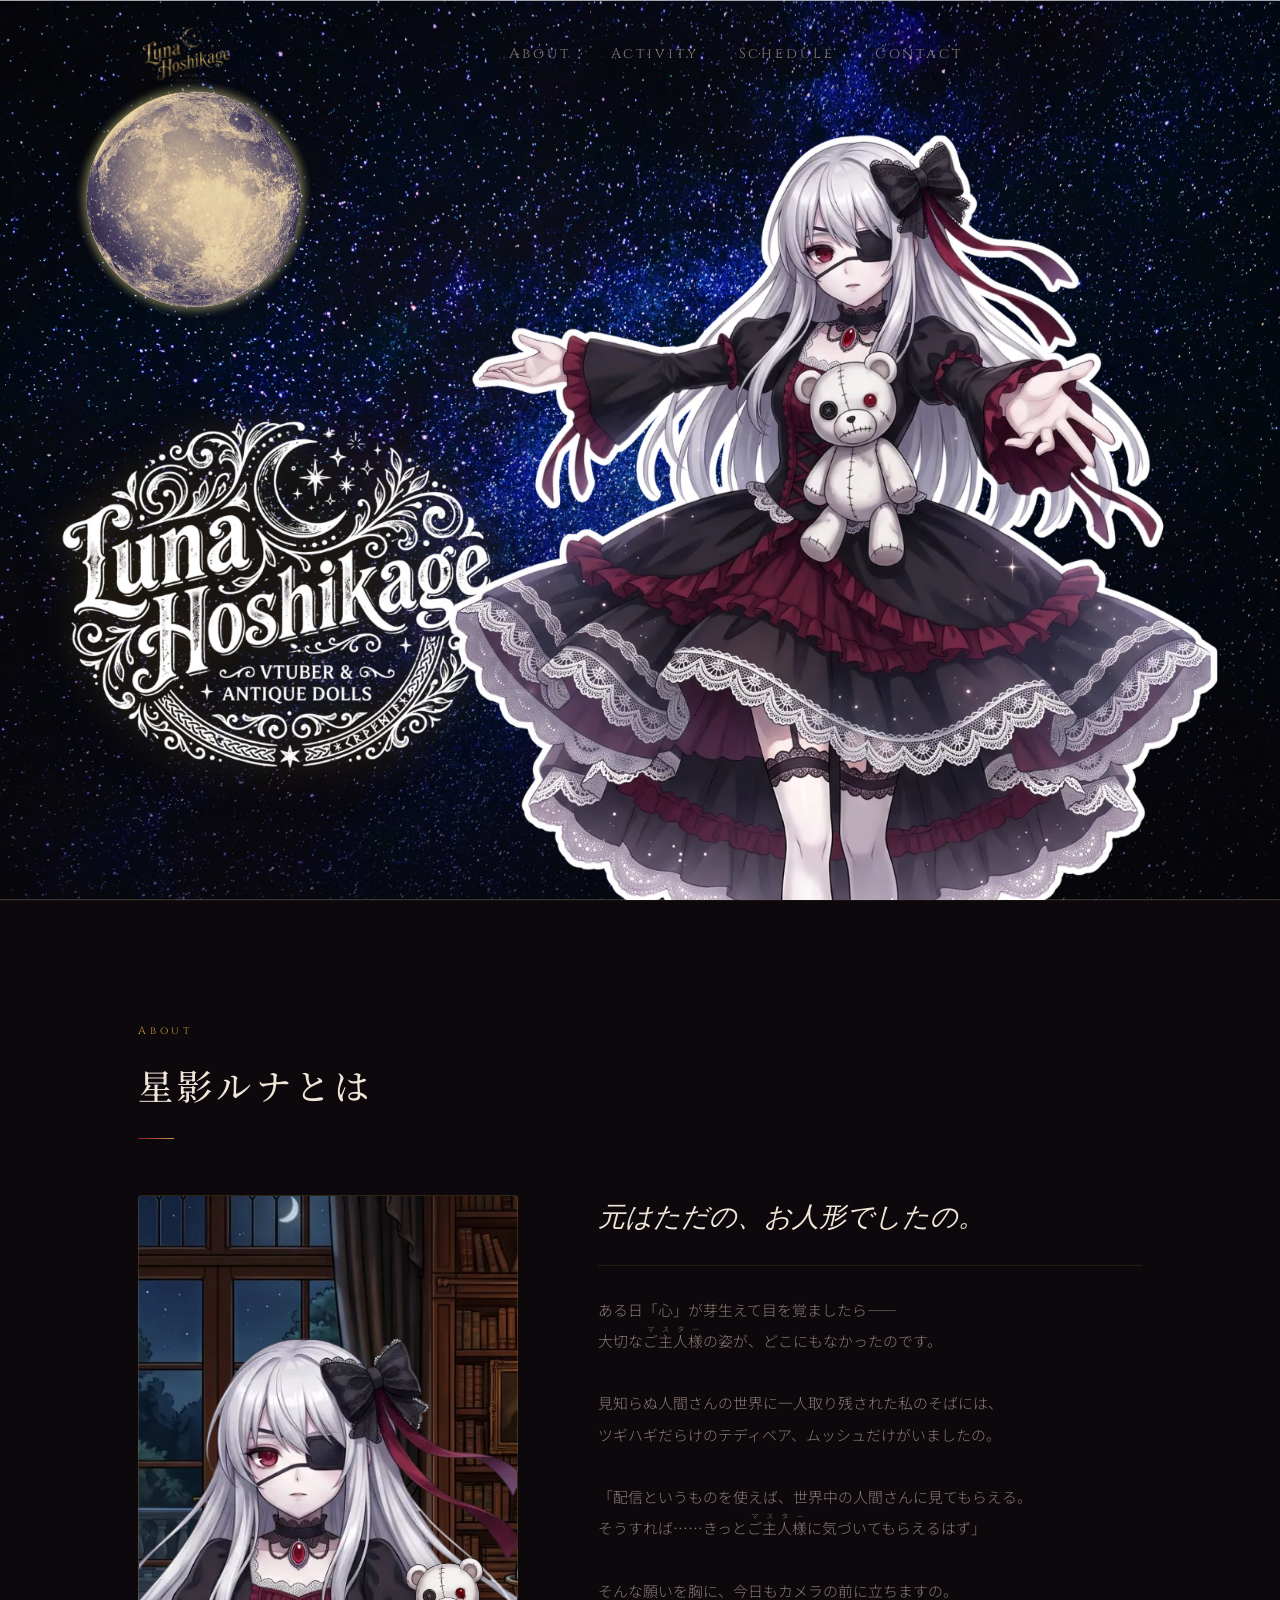
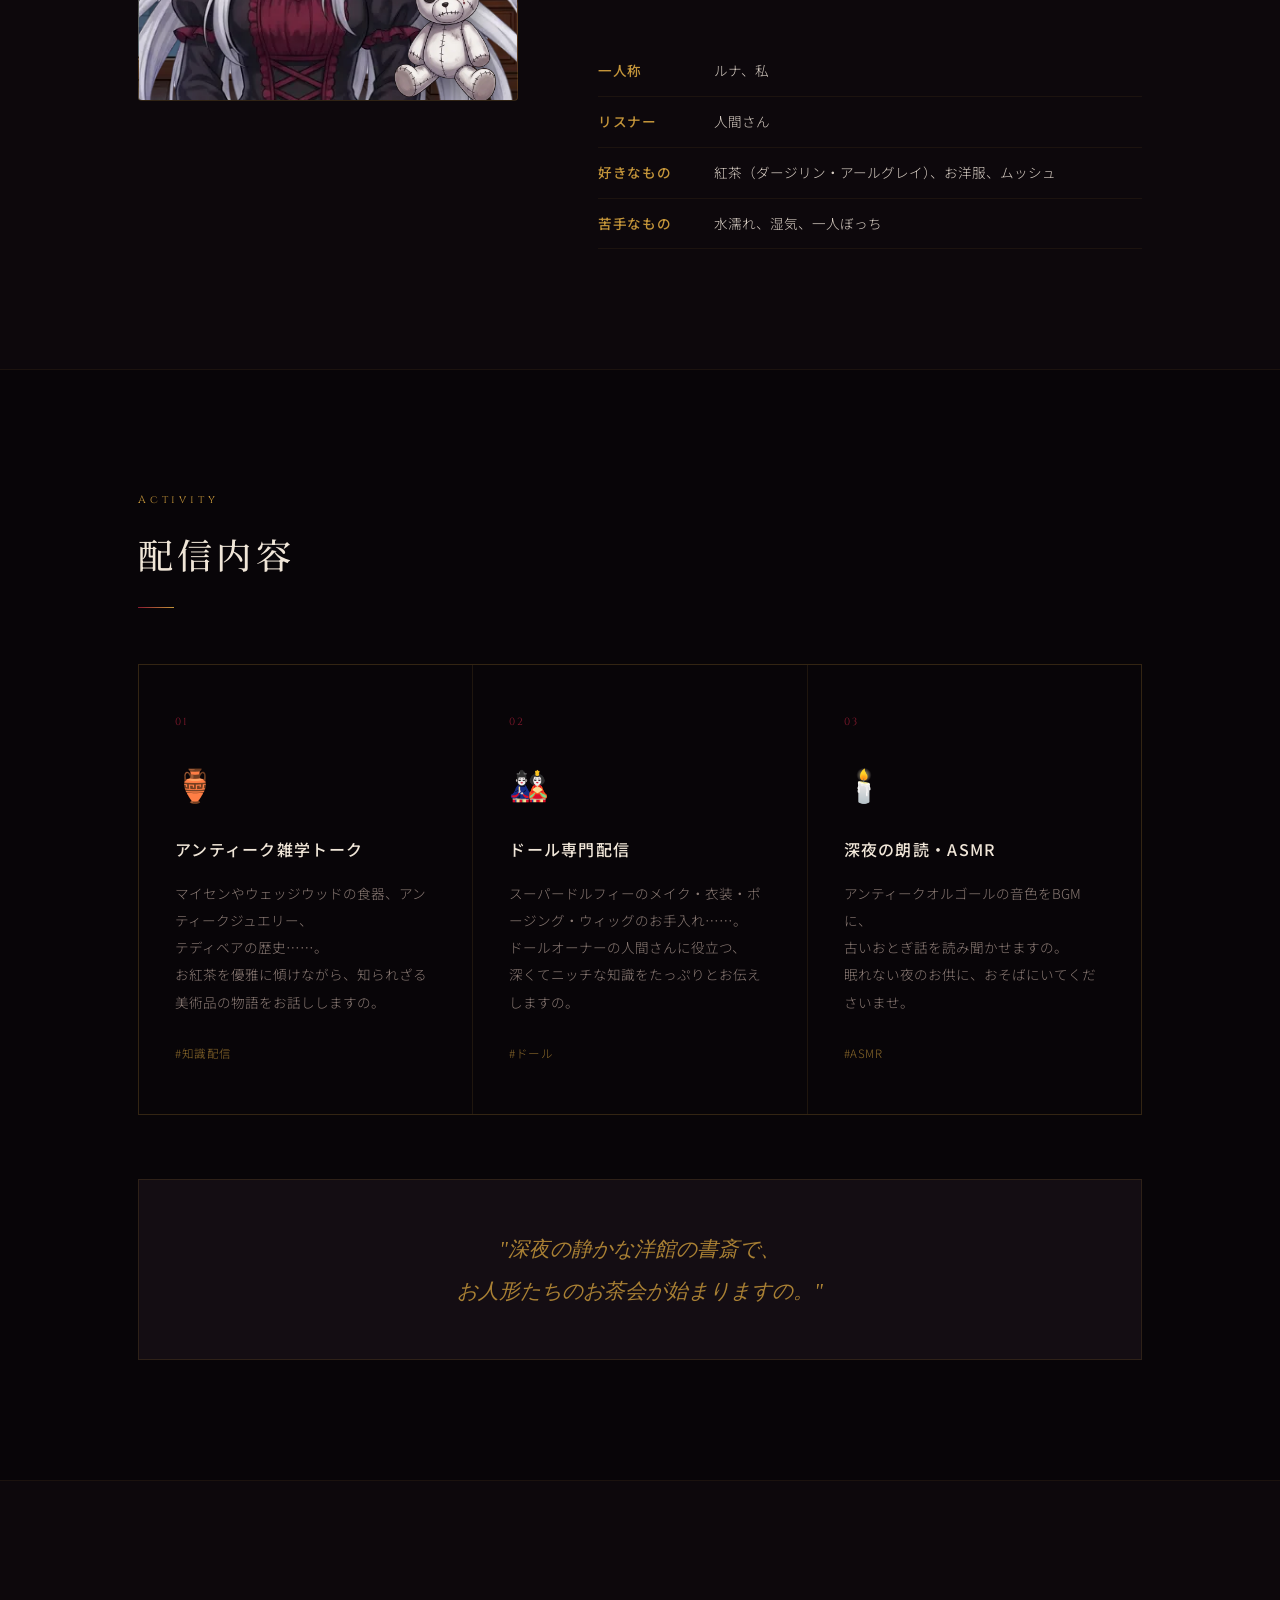
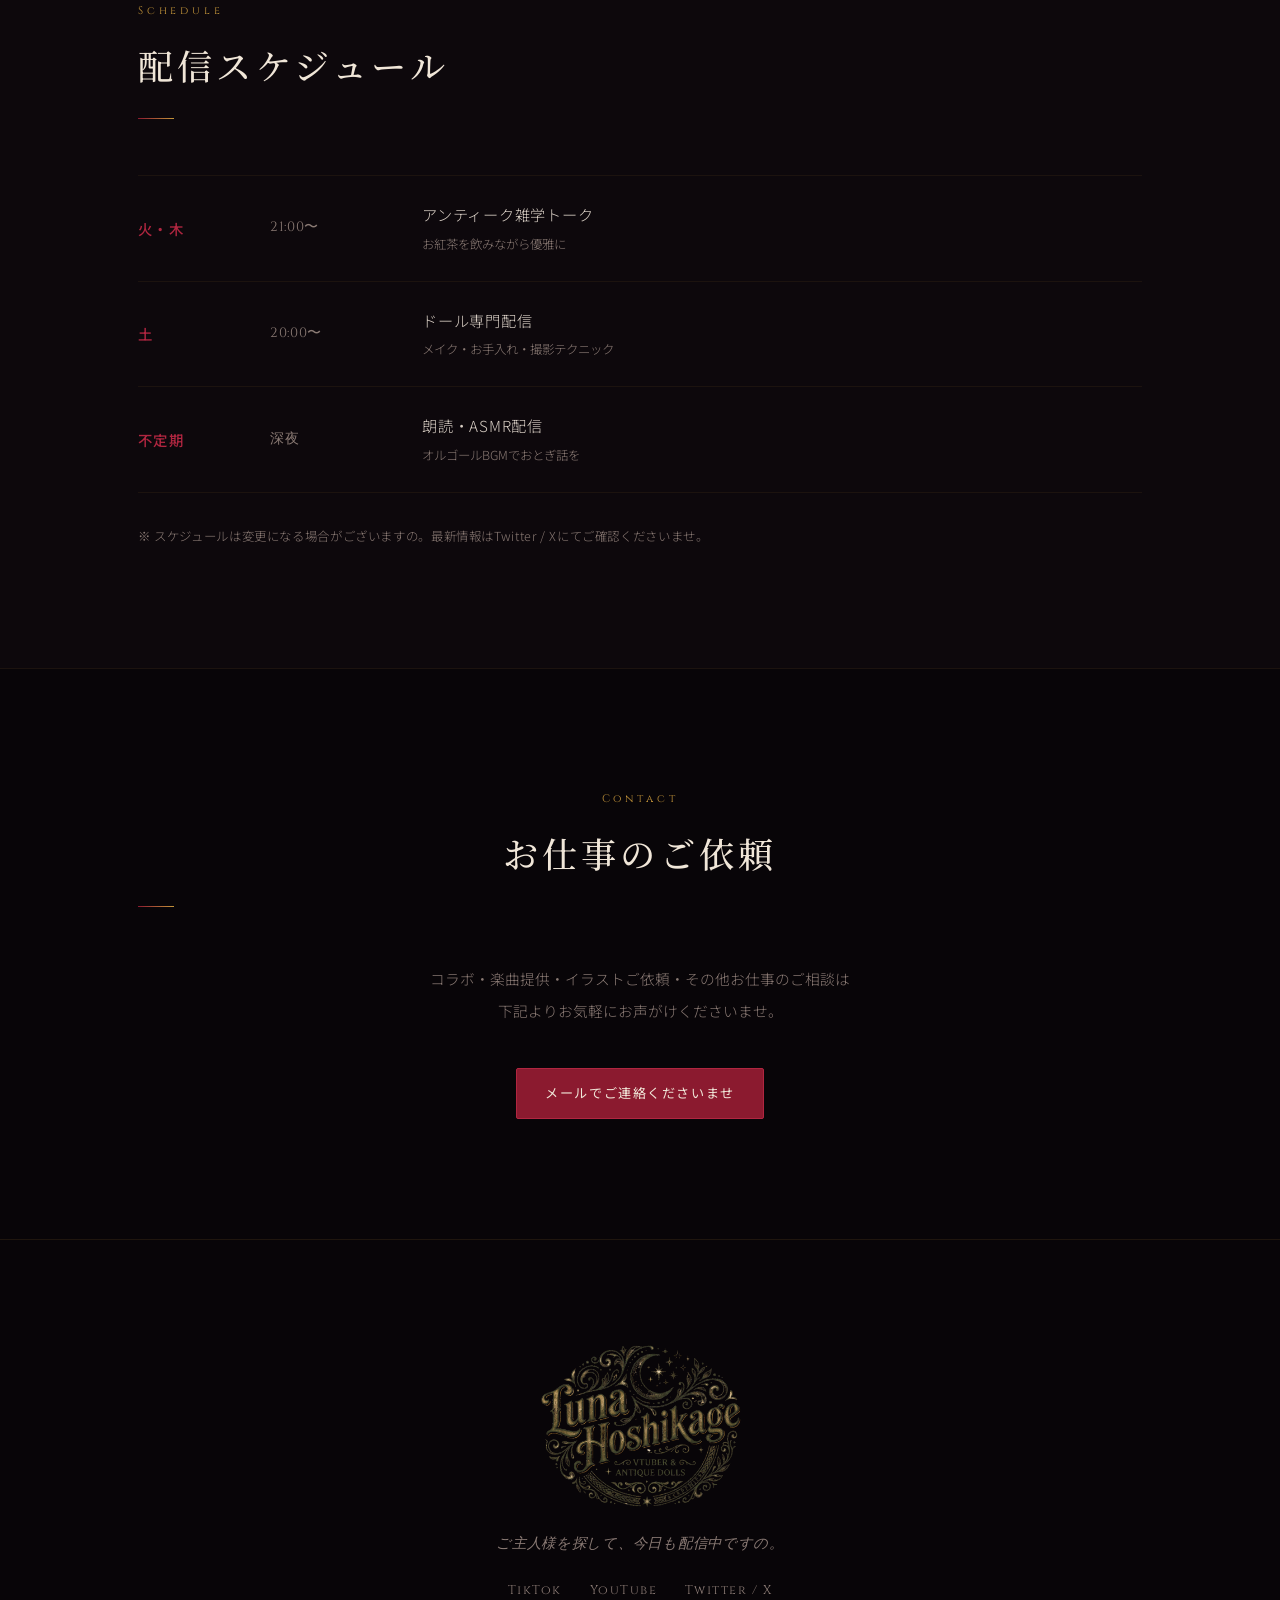
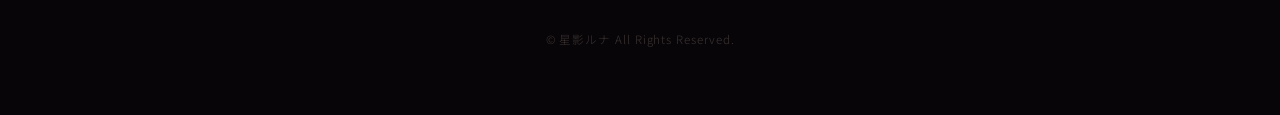
==== vtuber-luna/index.html @ cdcc94bf "feat: Add initial website structure for 星影ルナ VTuber official site - Create index.html with basic lay" ====
<!DOCTYPE html>
<html lang="ja">
<head>
  <meta charset="UTF-8">
  <meta name="viewport" content="width=device-width, initial-scale=1.0">
  <title>星影ルナ — VTuber Official Site</title>
  <meta name="description" content="Vtuber星影ルナの公式サイト。アンティーク雑学・ドール専門配信・深夜ASMR。">
  <link rel="preconnect" href="https://fonts.googleapis.com">
  <link rel="preconnect" href="https://fonts.gstatic.com" crossorigin>
  <link href="https://fonts.googleapis.com/css2?family=Noto+Sans+JP:wght@300;400;500;700&family=Noto+Serif+JP:wght@300;400;500;700&family=Cinzel:wght@400;600;700&family=Cormorant+Garamond:ital,wght@0,300;0,400;0,600;1,300;1,400&family=IM+Fell+English:ital@0;1&display=swap" rel="stylesheet">
  <link rel="stylesheet" href="css/style.css">
</head>
<body>

  <!-- ===== LOADING SCREEN ===== -->
  <div id="loading-screen">
    <div class="loader-inner">
      <img src="assets/images/loading.webp" alt="ローディング画面" class="loader-img">
      <div class="loader-text">
        <span>N</span><span>o</span><span>w</span><span class="loader-space"> </span><span>L</span><span>o</span><span>a</span><span>d</span><span>i</span><span>n</span><span>g</span><span>.</span><span>.</span><span>.</span>
      </div>
      <div class="loader-bar-wrap">
        <div class="loader-bar" id="loader-bar"></div>
      </div>
    </div>
  </div>

  <!-- ===== NAVIGATION ===== -->
  <nav class="navbar" id="navbar">
    <div class="nav-inner">
      <a href="#" class="nav-logo">
        <img src="assets/images/header-logo.svg" alt="星影ルナ" class="nav-logo-img">
      </a>
      <div class="nav-links">
        <a href="#about" class="nav-link">About</a>
        <a href="#activity" class="nav-link">Activity</a>
        <a href="#schedule" class="nav-link">Schedule</a>
        <a href="#contact" class="nav-link">Contact</a>
      </div>
      <div class="nav-right">
        <a href="#contact" class="nav-contact-btn" aria-label="Contact">
          <svg xmlns="http://www.w3.org/2000/svg" viewBox="0 0 24 24" fill="none" stroke="currentColor" stroke-width="1.5" stroke-linecap="round" stroke-linejoin="round" width="18" height="18"><rect x="2" y="4" width="20" height="16" rx="2"/><polyline points="2,4 12,13 22,4"/></svg>
        </a>
        <button class="hamburger" id="hamburger-btn" aria-label="メニューを開く">
          <span></span><span></span><span></span>
        </button>
      </div>
    </div>

    <div class="nav-mobile" id="nav-mobile">
      <button class="mobile-close" id="mobile-close-btn" aria-label="閉じる">✕</button>
      <a href="#about" class="mobile-link">About</a>
      <a href="#activity" class="mobile-link">Activity</a>
      <a href="#schedule" class="mobile-link">Schedule</a>
      <a href="#contact" class="mobile-link">Contact</a>
    </div>
  </nav>

  <!-- ===== HERO ===== -->
  <section class="hero" id="hero">
    <!-- 背景：星空 -->
    <div class="hero-bg">
      <img src="assets/images/hero-back.webp" alt="星空" class="hero-bg-img">
      <div class="hero-bg-overlay"></div>
    </div>
    <!-- 月 -->
    <img src="assets/images/moon.webp" alt="月" class="hero-moon">
    <!-- メインロゴ -->
    <img src="assets/images/main-logo.webp" alt="星影ルナのメインロゴ" class="hero-main-logo">
    <!-- キャラクター -->
    <img src="assets/images/Luna-top.webp" alt="星影ルナ" class="hero-chara">
  </section>

  <!-- ===== ABOUT ===== -->
  <section class="about" id="about">
    <div class="container">
      <p class="section-label fade-in">About</p>
      <h2 class="section-title fade-in">星影ルナとは</h2>
      <div class="about-grid">
        <div class="about-image fade-in">
          <div class="about-image-frame">
            <div class="about-chara-wrap">
              <img src="assets/images/Luna.webp" alt="星影ルナ" class="about-chara-img">
              <img src="assets/images/Monsieur.webp" alt="ムッシュ" class="about-mushu-img">
            </div>
          </div>
        </div>
        <div class="about-text fade-in">
          <p class="about-catch">元はただの、お人形でしたの。</p>
          <p class="about-desc">
            ある日「心」が芽生えて目を覚ましたら——<br>
            大切な<ruby>ご主人様<rt>マスター</rt></ruby>の姿が、どこにもなかったのです。<br><br>
            見知らぬ人間さんの世界に一人取り残された私のそばには、<br>
            ツギハギだらけのテディベア、ムッシュだけがいましたの。<br><br>
            「配信というものを使えば、世界中の人間さんに見てもらえる。<br>
            そうすれば……きっと<ruby>ご主人様<rt>マスター</rt></ruby>に気づいてもらえるはず」<br><br>
            そんな願いを胸に、今日もカメラの前に立ちますの。
          </p>
          <div class="about-profile">
            <div class="profile-row">
              <span class="profile-label">一人称</span>
              <span class="profile-value">ルナ、私</span>
            </div>
            <div class="profile-row">
              <span class="profile-label">リスナー</span>
              <span class="profile-value">人間さん</span>
            </div>
            <div class="profile-row">
              <span class="profile-label">好きなもの</span>
              <span class="profile-value">紅茶（ダージリン・アールグレイ）、お洋服、ムッシュ</span>
            </div>
            <div class="profile-row">
              <span class="profile-label">苦手なもの</span>
              <span class="profile-value">水濡れ、湿気、一人ぼっち</span>
            </div>
          </div>
        </div>
      </div>
    </div>
  </section>

  <!-- ===== ACTIVITY ===== -->
  <section class="activity" id="activity">
    <div class="container">
      <p class="section-label fade-in">Activity</p>
      <h2 class="section-title fade-in">配信内容</h2>
      <div class="activity-grid">

        <div class="activity-card fade-in">
          <div class="activity-num">01</div>
          <div class="activity-icon">🏺</div>
          <h3>アンティーク雑学トーク</h3>
          <p>
            マイセンやウェッジウッドの食器、アンティークジュエリー、<br>
            テディベアの歴史……。<br>
            お紅茶を優雅に傾けながら、知られざる美術品の物語をお話ししますの。
          </p>
          <span class="activity-tag">#知識配信</span>
        </div>

        <div class="activity-card fade-in">
          <div class="activity-num">02</div>
          <div class="activity-icon">🎎</div>
          <h3>ドール専門配信</h3>
          <p>
            スーパードルフィーのメイク・衣装・ポージング・ウィッグのお手入れ……。<br>
            ドールオーナーの人間さんに役立つ、<br>
            深くてニッチな知識をたっぷりとお伝えしますの。
          </p>
          <span class="activity-tag">#ドール</span>
        </div>

        <div class="activity-card fade-in">
          <div class="activity-num">03</div>
          <div class="activity-icon">🕯️</div>
          <h3>深夜の朗読・ASMR</h3>
          <p>
            アンティークオルゴールの音色をBGMに、<br>
            古いおとぎ話を読み聞かせますの。<br>
            眠れない夜のお供に、おそばにいてくださいませ。
          </p>
          <span class="activity-tag">#ASMR</span>
        </div>

      </div>

      <div class="activity-atmosphere fade-in">
        <div class="atmosphere-inner">
          <p class="atmosphere-quote">
            "深夜の静かな洋館の書斎で、<br>
            お人形たちのお茶会が始まりますの。"
          </p>
        </div>
      </div>
    </div>
  </section>

  <!-- ===== SCHEDULE ===== -->
  <section class="schedule" id="schedule">
    <div class="container">
      <p class="section-label fade-in">Schedule</p>
      <h2 class="section-title fade-in">配信スケジュール</h2>
      <div class="schedule-list fade-in">
        <div class="schedule-item">
          <span class="schedule-day">火・木</span>
          <span class="schedule-time">21:00〜</span>
          <span class="schedule-content">
            <span class="schedule-title">アンティーク雑学トーク</span>
            <span class="schedule-note">お紅茶を飲みながら優雅に</span>
          </span>
        </div>
        <div class="schedule-item">
          <span class="schedule-day">土</span>
          <span class="schedule-time">20:00〜</span>
          <span class="schedule-content">
            <span class="schedule-title">ドール専門配信</span>
            <span class="schedule-note">メイク・お手入れ・撮影テクニック</span>
          </span>
        </div>
        <div class="schedule-item">
          <span class="schedule-day">不定期</span>
          <span class="schedule-time">深夜</span>
          <span class="schedule-content">
            <span class="schedule-title">朗読・ASMR配信</span>
            <span class="schedule-note">オルゴールBGMでおとぎ話を</span>
          </span>
        </div>
      </div>
      <p class="schedule-note-global fade-in">※ スケジュールは変更になる場合がございますの。最新情報はTwitter / Xにてご確認くださいませ。</p>
    </div>
  </section>

  <!-- ===== CONTACT ===== -->
  <section class="contact" id="contact">
    <div class="container">
      <p class="section-label fade-in">Contact</p>
      <h2 class="section-title fade-in">お仕事のご依頼</h2>
      <p class="contact-desc fade-in">
        コラボ・楽曲提供・イラストご依頼・その他お仕事のご相談は<br>
        下記よりお気軽にお声がけくださいませ。
      </p>
      <a href="mailto:runa@example.com" class="btn btn-primary fade-in">メールでご連絡くださいませ</a>
    </div>
  </section>

  <!-- ===== FOOTER ===== -->
  <footer class="footer">
    <div class="footer-inner">
      <img src="assets/images/footer-logo.svg" alt="星影ルナ" class="footer-logo-img">
      <p class="footer-catch">ご主人様を探して、今日も配信中ですの。</p>
      <div class="footer-sns">
        <a href="#" target="_blank" rel="noopener">TikTok</a>
        <a href="#" target="_blank" rel="noopener">YouTube</a>
        <a href="#" target="_blank" rel="noopener">Twitter / X</a>
      </div>
      <p class="footer-copy">© 星影ルナ All Rights Reserved.</p>
    </div>
  </footer>

  <script src="js/main.js"></script>
</body>
</html>
---- vtuber-luna/css/style.css ----
/* ===== LOADING SCREEN ===== */
#loading-screen {
  position: fixed;
  inset: 0;
  background: #080508;
  z-index: 9999;
  display: flex;
  align-items: center;
  justify-content: center;
  transition: opacity 0.6s ease;
}
#loading-screen.hidden {
  opacity: 0;
  pointer-events: none;
}
.loader-inner {
  display: flex;
  flex-direction: column;
  align-items: center;
  gap: 28px;
}
.loader-img {
  width: clamp(140px, 28vw, 240px);
  height: auto;
  max-width: none;
  animation: loaderFloat 2.4s ease-in-out infinite;
}
@keyframes loaderFloat {
  0%, 100% { transform: translateY(0); }
  50%       { transform: translateY(-14px); }
}
.loader-text {
  display: flex;
  align-items: flex-end;
  gap: 1px;
  font-family: 'Cinzel', serif;
  font-size: clamp(1rem, 2.2vw, 1.5rem);
  font-weight: 600;
  color: #5DD6F0;
  letter-spacing: 0.04em;
  text-shadow: 0 0 12px rgba(93, 214, 240, 0.7);
}
.loader-text span {
  display: inline-block;
  animation: letterBounce 0.9s ease-in-out infinite;
}
.loader-text span:nth-child(1)  { animation-delay: 0.00s; }
.loader-text span:nth-child(2)  { animation-delay: 0.08s; }
.loader-text span:nth-child(3)  { animation-delay: 0.16s; }
.loader-text span.loader-space  { animation: none; width: 0.4em; }
.loader-text span:nth-child(5)  { animation-delay: 0.24s; }
.loader-text span:nth-child(6)  { animation-delay: 0.32s; }
.loader-text span:nth-child(7)  { animation-delay: 0.40s; }
.loader-text span:nth-child(8)  { animation-delay: 0.48s; }
.loader-text span:nth-child(9)  { animation-delay: 0.56s; }
.loader-text span:nth-child(10) { animation-delay: 0.64s; }
.loader-text span:nth-child(11) { animation-delay: 0.72s; }
.loader-text span:nth-child(12) { animation-delay: 0.80s; }
.loader-text span:nth-child(13) { animation-delay: 0.88s; }
.loader-text span:nth-child(14) { animation-delay: 0.96s; }
@keyframes letterBounce {
  0%, 100% { transform: translateY(0) scale(1); }
  40%       { transform: translateY(-10px) scale(1.1); }
  60%       { transform: translateY(-6px) scale(1.05); }
}
.loader-bar-wrap {
  width: clamp(200px, 40vw, 380px);
  height: 7px;
  background: rgba(255, 255, 255, 0.08);
  border-radius: 99px;
  overflow: hidden;
}
.loader-bar {
  height: 100%;
  width: 0%;
  background: linear-gradient(90deg, #FF6B9D, #FFB347, #FFE66D, #5DD6F0, #A78BFA, #FF6B9D);
  background-size: 200% 100%;
  border-radius: 99px;
  transition: width 0.15s linear;
  animation: barShift 2s linear infinite;
}
@keyframes barShift {
  0%   { background-position: 0% 0%; }
  100% { background-position: 200% 0%; }
}

/* ===== RESET & BASE ===== */
*, *::before, *::after { box-sizing: border-box; margin: 0; padding: 0; }

:root {
  --color-bg:        #080508;
  --color-bg2:       #0D080C;
  --color-surface:   #140D13;
  --color-surface2:  #1C1019;

  --color-crimson:   #8B1A2F;
  --color-crimson-l: #B02640;
  --color-gold:      #C4953A;
  --color-gold-l:    #D9AC52;
  --color-rose:      #D4778A;

  --color-parchment: #F0E6D8;
  --color-text:      #D8CEC4;
  --color-muted:     #8A7A74;
  --color-white:     #FFFFFF;

  --font-title:  'Cinzel', serif;
  --font-serif:  'Cormorant Garamond', serif;
  --font-fell:   'IM Fell English', serif;
  --font-body:   'Noto Sans JP', sans-serif;
  --font-mincho: 'Noto Serif JP', 'Yu Mincho', 'YuMincho', serif;

  --transition:  0.3s ease;
  --radius:      4px;
  --radius-lg:   8px;
}

html { scroll-behavior: smooth; }

body {
  background: var(--color-bg);
  color: var(--color-text);
  font-family: var(--font-body);
  font-weight: 300;
  line-height: 1.9;
  overflow-x: hidden;
}

a { color: inherit; text-decoration: none; }
img { max-width: 100%; display: block; }

.container {
  max-width: 1100px;
  margin: 0 auto;
  padding: 0 48px;
}

/* ===== BUTTONS ===== */
.btn {
  display: inline-flex;
  align-items: center;
  gap: 8px;
  padding: 12px 28px;
  font-family: var(--font-body);
  font-size: 0.82rem;
  font-weight: 400;
  letter-spacing: 0.12em;
  border-radius: 2px;
  transition: transform var(--transition), opacity var(--transition), background var(--transition);
  cursor: pointer;
}
.btn:hover { transform: translateY(-2px); }

.btn-primary {
  background: var(--color-crimson);
  color: var(--color-parchment);
  border: 1px solid var(--color-crimson-l);
}
.btn-primary:hover { background: var(--color-crimson-l); }

.btn-outline {
  background: transparent;
  color: var(--color-gold);
  border: 1px solid rgba(196,149,58,0.4);
}
.btn-outline:hover {
  background: rgba(196,149,58,0.06);
  border-color: var(--color-gold);
}

/* ===== NAVBAR ===== */
.navbar {
  position: fixed;
  top: 0; left: 0; right: 0;
  z-index: 100;
  padding: 22px 48px;
  transition: background var(--transition), padding var(--transition), border-color var(--transition);
}
.navbar.scrolled {
  background: rgba(8, 5, 8, 0.94);
  backdrop-filter: blur(16px);
  padding: 14px 48px;
  border-bottom: 1px solid rgba(196,149,58,0.15);
}
.nav-inner {
  display: flex;
  align-items: center;
  justify-content: space-between;
  max-width: 1100px;
  margin: 0 auto;
}
.nav-right {
  display: flex;
  align-items: center;
  gap: 10px;
}
.nav-contact-btn {
  display: none;
}
.nav-logo {
  display: flex;
  align-items: center;
}
.nav-logo-img {
  height: 64px;
  width: auto;
  /* 透明背景の場合はフィルター不要 */
  transition: opacity var(--transition), transform var(--transition);
}
.nav-logo:hover .nav-logo-img {
  opacity: 0.85;
  transform: scale(1.04);
}
.nav-links {
  display: flex;
  align-items: center;
  gap: 40px;
}
.nav-link {
  font-family: var(--font-title);
  font-size: 0.9rem;
  letter-spacing: 0.2em;
  color: var(--color-muted);
  transition: color var(--transition);
}
.nav-link:hover { color: var(--color-gold); }

/* ハンバーガー */
.hamburger {
  display: none;
  flex-direction: column;
  gap: 5px;
  background: none;
  border: none;
  cursor: pointer;
  padding: 4px;
}
.hamburger span {
  display: block;
  width: 22px;
  height: 1px;
  background: var(--color-text);
  transition: var(--transition);
}

/* モバイルメニュー */
.nav-mobile {
  display: none;
  position: fixed;
  inset: 0;
  background: var(--color-bg);
  z-index: 200;
  flex-direction: column;
  align-items: center;
  justify-content: center;
  gap: 40px;
}
.nav-mobile.open { display: flex; }
.mobile-close {
  position: absolute;
  top: 24px; right: 32px;
  background: none;
  border: none;
  color: var(--color-muted);
  font-size: 1.2rem;
  cursor: pointer;
}
.mobile-link {
  font-family: var(--font-title);
  font-size: 1.4rem;
  letter-spacing: 0.25em;
  color: var(--color-text);
  transition: color var(--transition);
}
.mobile-link:hover { color: var(--color-gold); }

/* ===== SECTION COMMON ===== */
.section-label {
  font-family: var(--font-title);
  font-size: 0.68rem;
  letter-spacing: 0.35em;
  color: var(--color-gold);
  margin-bottom: 10px;
}
.section-title {
  font-family: var(--font-mincho);
  font-size: clamp(1.6rem, 2.8vw, 2.2rem);
  font-weight: 500;
  letter-spacing: 0.12em;
  color: var(--color-parchment);
  margin-bottom: 56px;
  padding-bottom: 20px;
  position: relative;
}
.section-title::after {
  content: '';
  position: absolute;
  bottom: 0; left: 0;
  width: 36px;
  height: 1px;
  background: linear-gradient(to right, var(--color-crimson), var(--color-gold));
}

/* ===== FADE ANIMATIONS ===== */
.fade-up {
  opacity: 0;
  transform: translateY(16px);
  animation: fadeUp 1s ease forwards;
}
.hero-eyebrow { animation-delay: 0.3s; }
.hero-name    { animation-delay: 0.6s; }
.hero-catch   { animation-delay: 0.9s; }
.hero-ctas    { animation-delay: 1.2s; }
.hero-tag     { animation-delay: 1.5s; }

@keyframes fadeUp {
  to { opacity: 1; transform: translateY(0); }
}

.fade-in {
  opacity: 0;
  transform: translateY(20px);
  transition: opacity 0.8s ease, transform 0.8s ease;
}
.fade-in.visible {
  opacity: 1;
  transform: translateY(0);
}

/* ===== HERO ===== */
.hero {
  position: relative;
  height: 100vh;
  min-height: 640px;
  overflow: hidden;
}

/* 背景：星空 */
.hero-bg {
  position: absolute;
  inset: 0;
  z-index: 0;
}
.hero-bg-img {
  width: 100%;
  height: 100%;
  object-fit: cover;
  object-position: center;
}
.hero-bg-overlay {
  position: absolute;
  inset: 0;
  background: linear-gradient(
    to bottom,
    rgba(8,5,8,0.25) 0%,
    rgba(8,5,8,0) 40%,
    rgba(8,5,8,0.6) 100%
  );
}

/* 月：PC=左上、SP=中央背面 */
.hero-moon {
  position: absolute;
  z-index: 1;
  top: 6%;
  left: 4%;
  width: clamp(180px, 22vw, 320px);
  height: auto;
  opacity: 0.9;
  animation: none;
  pointer-events: none;
}
@keyframes moonFloat {
  0%, 100% { transform: translateY(0); }
  50%       { transform: translateY(-12px); }
}
.hero-main-logo {
  position: absolute;
  z-index: 3;
  top: 40%;
  left: 4%;
  width: clamp(320px, 36vw, 560px);
  height: auto;
  max-width: none;
  pointer-events: none;
  filter: drop-shadow(0 4px 24px rgba(0, 0, 0, 0.8)) drop-shadow(0 0 12px rgba(196, 149, 58, 0.3));
}

/* キャラクター：PC=中央ダイナミック、SP=中央 */
.hero-chara {
  position: absolute;
  z-index: 4;
  bottom: -45%;
  left: 65%;
  transform: translateX(-50%);
  height: 155%;
  width: auto;
  max-width: none;
  object-fit: contain;
  object-position: top center;
  animation: none;
  pointer-events: none;
}
@keyframes charaFloat {
  0%, 100% { transform: translateY(0); }
  50%       { transform: translateY(-10px); }
}


/* ===== ABOUT ===== */
.about {
  padding: 120px 0;
  background: var(--color-bg2);
  border-top: 1px solid rgba(196,149,58,0.08);
  border-bottom: 1px solid rgba(196,149,58,0.08);
}
.about-grid {
  display: grid;
  grid-template-columns: 380px 1fr;
  gap: 80px;
  align-items: start;
}
.about-image-frame {
  position: relative;
}
.about-chara-wrap {
  position: relative;
  background: url('../assets/images/room.webp') center center / cover no-repeat;
  border: 1px solid rgba(196,149,58,0.2);
  border-radius: var(--radius);
  overflow: hidden;
  aspect-ratio: 3/4;
}
.about-chara-img {
  position: absolute;
  bottom: 0;
  left: 50%;
  transform: translateX(-50%) translateY(18%);
  width: 150%;
  max-width: none;
  height: auto;
  display: block;
}
.about-mushu-img {
  position: absolute;
  bottom: -20px;
  right: -20px;
  width: 48%;
  height: auto;
  max-width: none;
  filter: drop-shadow(0 4px 12px rgba(0,0,0,0.4));
  z-index: 2;
}
.about-image-placeholder {
  aspect-ratio: 3/4;
  background: var(--color-surface);
  border: 1px solid rgba(196,149,58,0.2);
  display: flex;
  align-items: center;
  justify-content: center;
  color: var(--color-muted);
  font-size: 0.85rem;
  letter-spacing: 0.1em;
  line-height: 2;
  text-align: center;
  position: relative;
  overflow: hidden;
}
.about-image-placeholder::before {
  content: '';
  position: absolute;
  inset: 0;
  background:
    linear-gradient(135deg, rgba(139,26,47,0.08) 0%, transparent 50%),
    linear-gradient(315deg, rgba(196,149,58,0.05) 0%, transparent 50%);
}
.placeholder-text { position: relative; z-index: 1; }
.mushu-badge {
  position: absolute;
  bottom: -16px; right: -16px;
  background: var(--color-surface2);
  border: 1px solid rgba(196,149,58,0.3);
  padding: 8px 16px;
  font-size: 0.8rem;
  letter-spacing: 0.1em;
  color: var(--color-gold);
}
.about-catch {
  font-family: var(--font-serif);
  font-size: clamp(1.3rem, 2.2vw, 1.7rem);
  font-style: italic;
  color: var(--color-parchment);
  line-height: 1.7;
  margin-bottom: 28px;
  padding-bottom: 24px;
  border-bottom: 1px solid rgba(196,149,58,0.15);
}
.about-desc {
  font-size: 0.93rem;
  color: var(--color-muted);
  line-height: 2.1;
  margin-bottom: 40px;
}
.about-profile {
  display: flex;
  flex-direction: column;
  gap: 0;
}
.profile-row {
  display: grid;
  grid-template-columns: 100px 1fr;
  gap: 16px;
  padding: 12px 0;
  border-bottom: 1px solid rgba(196,149,58,0.08);
  font-size: 0.85rem;
}
.profile-label {
  color: var(--color-gold);
  font-family: var(--font-body);
  font-weight: 500;
  letter-spacing: 0.05em;
}
.profile-value {
  color: var(--color-text);
}
.profile-value rt {
  font-size: 0.6em;
  color: var(--color-gold);
  letter-spacing: 0.05em;
}

/* ===== ACTIVITY ===== */
.activity {
  padding: 120px 0;
}
.activity-grid {
  display: grid;
  grid-template-columns: repeat(3, 1fr);
  gap: 1px;
  background: rgba(196,149,58,0.12);
  border: 1px solid rgba(196,149,58,0.12);
  margin-bottom: 64px;
}
.activity-card {
  background: var(--color-bg);
  padding: 48px 36px;
  position: relative;
  transition: background var(--transition);
}
.activity-card:hover { background: var(--color-surface); }
.activity-num {
  font-family: var(--font-title);
  font-size: 0.65rem;
  letter-spacing: 0.2em;
  color: var(--color-crimson);
  margin-bottom: 20px;
}
.activity-icon {
  font-size: 2rem;
  margin-bottom: 20px;
}
.activity-card h3 {
  font-family: var(--font-body);
  font-size: 1rem;
  font-weight: 500;
  letter-spacing: 0.08em;
  color: var(--color-parchment);
  margin-bottom: 16px;
}
.activity-card p {
  font-size: 0.85rem;
  color: var(--color-muted);
  line-height: 2;
  margin-bottom: 20px;
}
.activity-tag {
  font-size: 0.72rem;
  color: var(--color-gold);
  letter-spacing: 0.05em;
  opacity: 0.7;
}

.activity-atmosphere {
  border: 1px solid rgba(196,149,58,0.15);
  background: var(--color-surface);
  padding: 48px;
  text-align: center;
}
.atmosphere-quote {
  font-family: var(--font-fell);
  font-style: italic;
  font-size: clamp(1rem, 2vw, 1.3rem);
  color: var(--color-gold);
  line-height: 2;
  opacity: 0.85;
}

/* ===== SCHEDULE ===== */
.schedule {
  padding: 120px 0;
  background: var(--color-bg2);
  border-top: 1px solid rgba(196,149,58,0.08);
  border-bottom: 1px solid rgba(196,149,58,0.08);
}
.schedule-list {
  display: flex;
  flex-direction: column;
  margin-bottom: 32px;
}
.schedule-item {
  display: grid;
  grid-template-columns: 100px 120px 1fr;
  align-items: center;
  gap: 32px;
  padding: 24px 0;
  border-bottom: 1px solid rgba(196,149,58,0.08);
}
.schedule-item:first-child { border-top: 1px solid rgba(196,149,58,0.08); }
.schedule-day {
  font-family: var(--font-body);
  font-weight: 500;
  font-size: 0.9rem;
  color: var(--color-crimson-l);
  letter-spacing: 0.1em;
}
.schedule-time {
  font-size: 0.85rem;
  color: var(--color-muted);
  font-family: var(--font-title);
  letter-spacing: 0.05em;
}
.schedule-content {
  display: flex;
  flex-direction: column;
  gap: 4px;
}
.schedule-title {
  font-size: 0.95rem;
  color: var(--color-text);
  letter-spacing: 0.05em;
}
.schedule-note {
  font-size: 0.78rem;
  color: var(--color-muted);
}
.schedule-note-global {
  font-size: 0.78rem;
  color: var(--color-muted);
  letter-spacing: 0.05em;
}

/* ===== CONTACT ===== */
.contact {
  padding: 120px 0;
  text-align: center;
}
.contact-desc {
  font-size: 0.92rem;
  color: var(--color-muted);
  line-height: 2.2;
  margin-bottom: 40px;
}

/* ===== FOOTER ===== */
.footer {
  padding: 96px 48px 64px;
  border-top: 1px solid rgba(196,149,58,0.12);
}
.footer-inner {
  display: flex;
  flex-direction: column;
  align-items: center;
  gap: 14px;
}
.footer-logo-img {
  width: clamp(200px, 30vw, 360px);
  height: auto;
  opacity: 0.9;
  transition: opacity var(--transition), transform var(--transition);
}
.footer-logo-img:hover {
  opacity: 1;
  transform: scale(1.03);
}
.footer-catch {
  font-family: var(--font-fell);
  font-style: italic;
  font-size: 0.9rem;
  color: var(--color-muted);
  letter-spacing: 0.05em;
}
.footer-sns {
  display: flex;
  gap: 28px;
  margin-top: 8px;
}
.footer-sns a {
  font-size: 0.78rem;
  letter-spacing: 0.12em;
  color: var(--color-muted);
  font-family: var(--font-title);
  transition: color var(--transition);
}
.footer-sns a:hover { color: var(--color-gold); }
.footer-copy {
  font-size: 0.72rem;
  color: rgba(138,122,116,0.4);
  letter-spacing: 0.08em;
  margin-top: 12px;
}

/* ===== RESPONSIVE ===== */
@media (max-width: 900px) {
  .about-grid { grid-template-columns: 1fr; }
  .about-image-frame { max-width: 320px; margin: 0 auto; }
}

@media (max-width: 768px) {
  .container { padding: 0 24px; }

  .nav-links { display: none; }
  .hamburger { display: flex; }
  .hero-deco-line { display: none; }
  .navbar { padding: 16px 20px; }
  .navbar.scrolled { padding: 12px 20px; }
  .nav-inner {
    display: grid;
    grid-template-columns: 1fr auto auto;
    align-items: center;
    gap: 10px;
  }
  .nav-logo {
    grid-column: 1;
    justify-self: start;
  }
  .nav-contact-btn {
    display: inline-flex;
    align-items: center;
    justify-content: center;
    grid-column: 2;
    width: 36px;
    height: 36px;
    color: var(--color-gold);
    border: 1px solid rgba(196,149,58,0.4);
    border-radius: 2px;
    flex-shrink: 0;
    transition: background var(--transition), border-color var(--transition);
  }
  .nav-contact-btn:hover {
    background: rgba(196,149,58,0.08);
    border-color: var(--color-gold);
  }
  .hamburger {
    grid-column: 3;
  }

  .about  { padding: 80px 0; }
  .activity { padding: 80px 0; }
  .activity-grid { grid-template-columns: 1fr; gap: 1px; }
  .activity-atmosphere { padding: 32px 24px; }

  .schedule { padding: 80px 0; }
  .schedule-item { grid-template-columns: 80px 1fr; gap: 16px; }
  .schedule-time { display: none; }

  .contact { padding: 80px 0; }

  .hero-ctas { flex-direction: column; align-items: center; gap: 10px; }
  .hero-ctas .btn { width: 200px; justify-content: center; }

  .mushu-badge { bottom: -12px; right: -8px; }

  /* ヒーロー：スマホ版レイアウト */
  .hero-moon {
    top: 5%;
    left: 50%;
    bottom: auto;
    transform: translateX(-50%);
    width: 88vw;
    max-width: 400px;
    opacity: 0.8;
    animation: none;
  }
  .hero-chara {
    bottom: -28%;
    left: 50%;
    transform: translateX(-50%);
    height: 110%;
    animation: none;
  }
  .hero-main-logo {
    top: 8%;
    left: 50%;
    transform: translateX(-50%);
    width: clamp(220px, 72vw, 340px);
  }
}
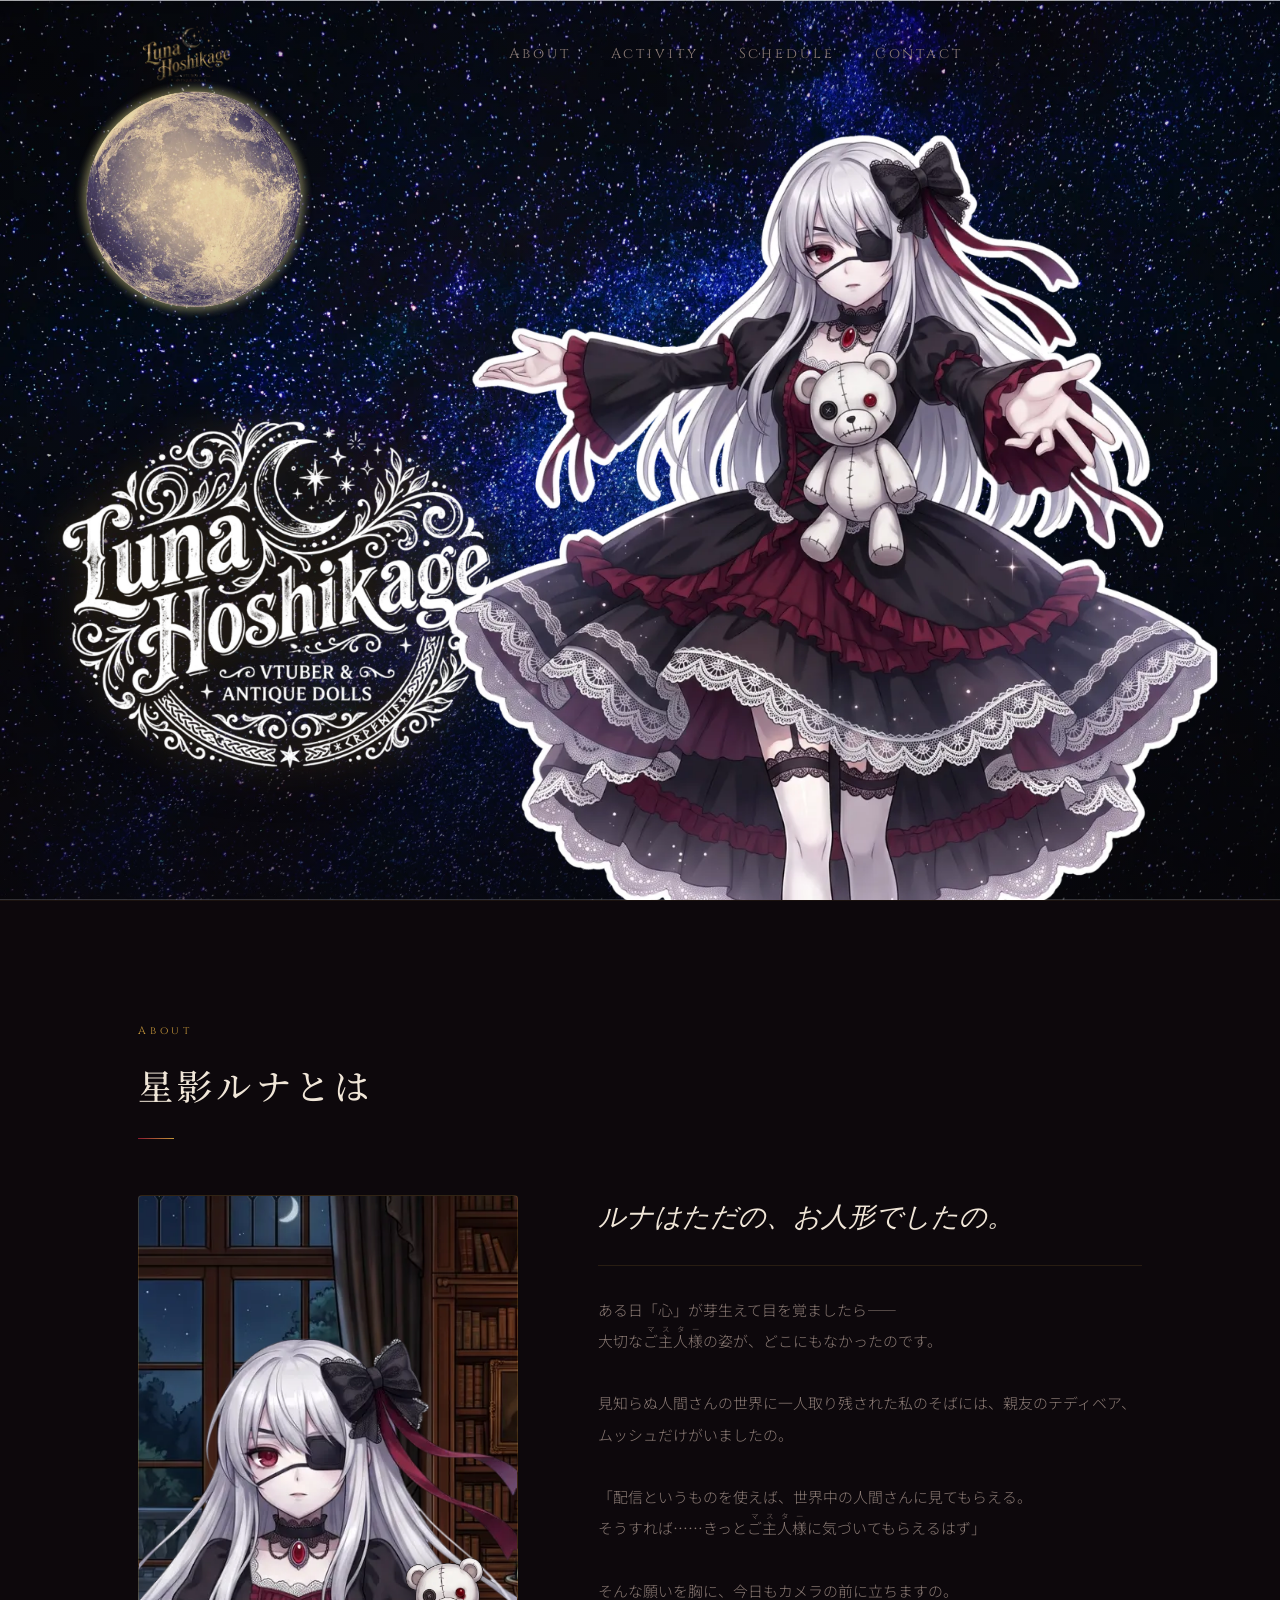
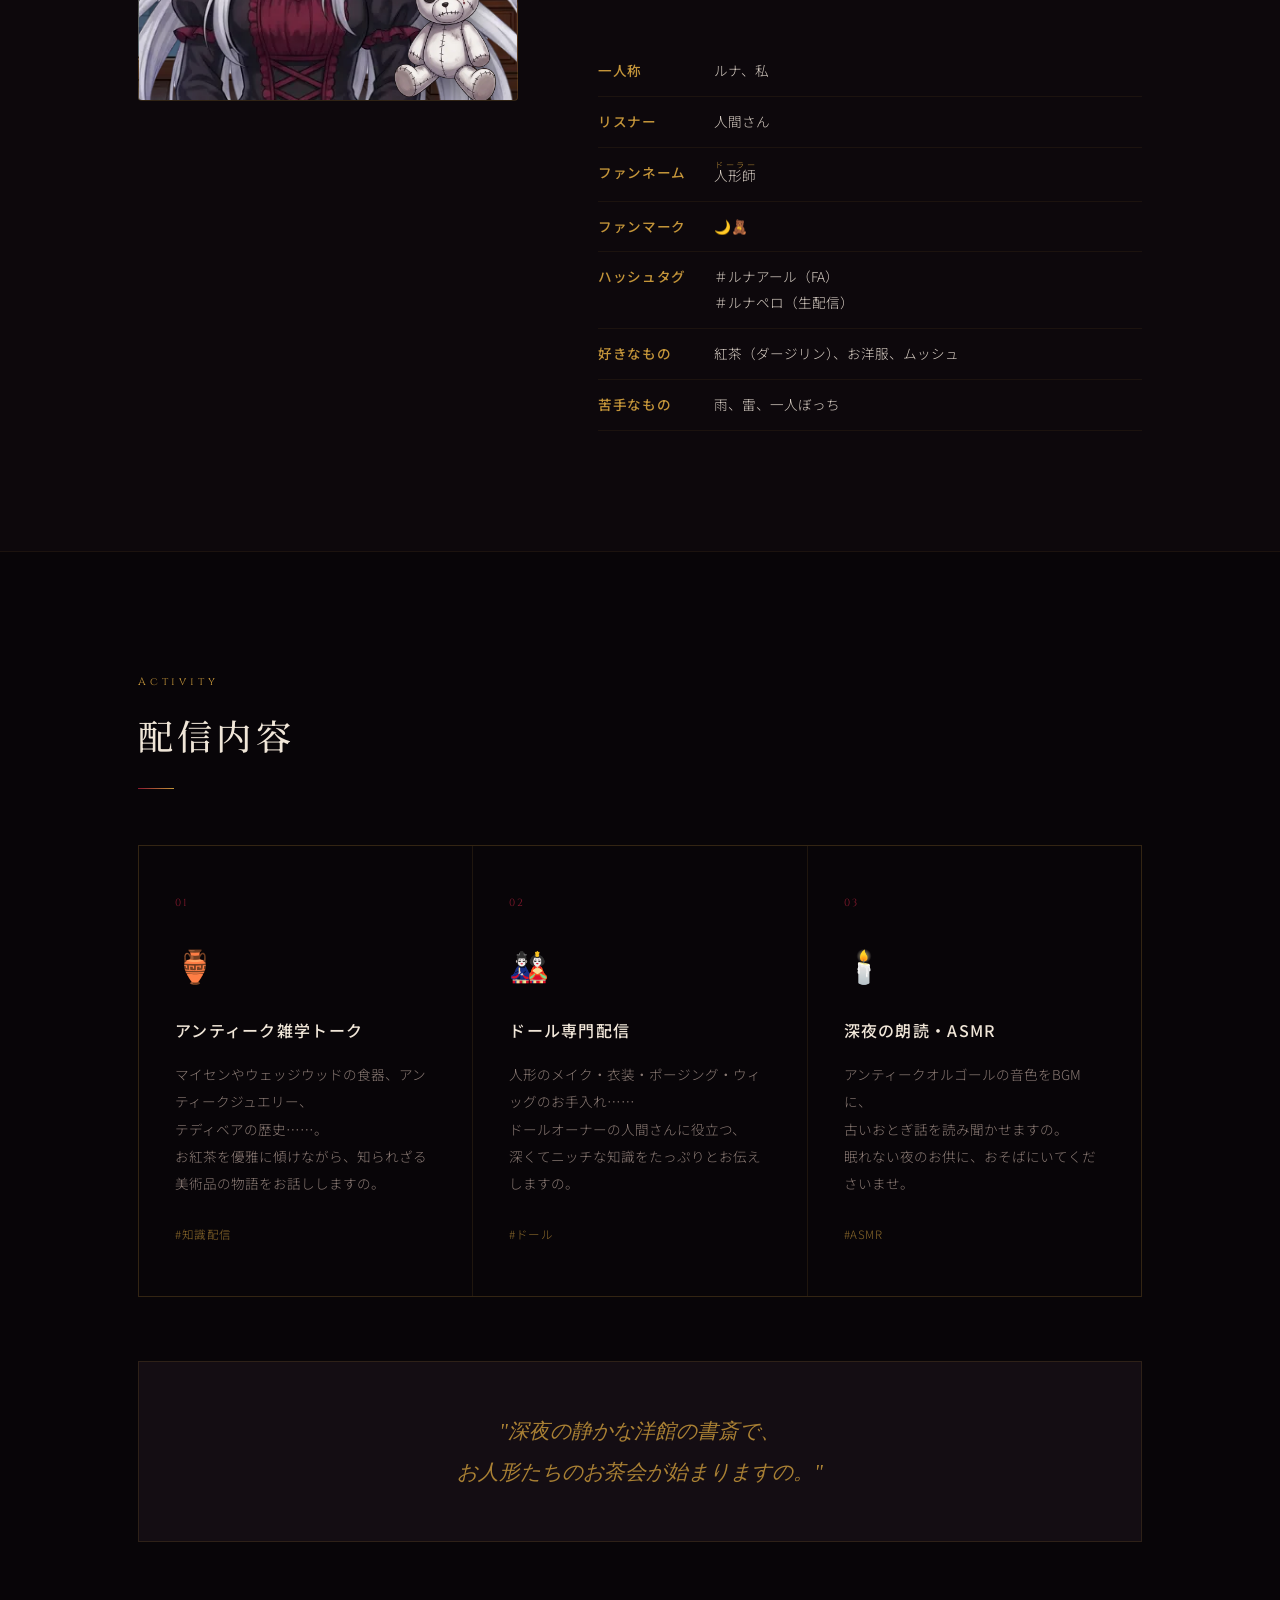
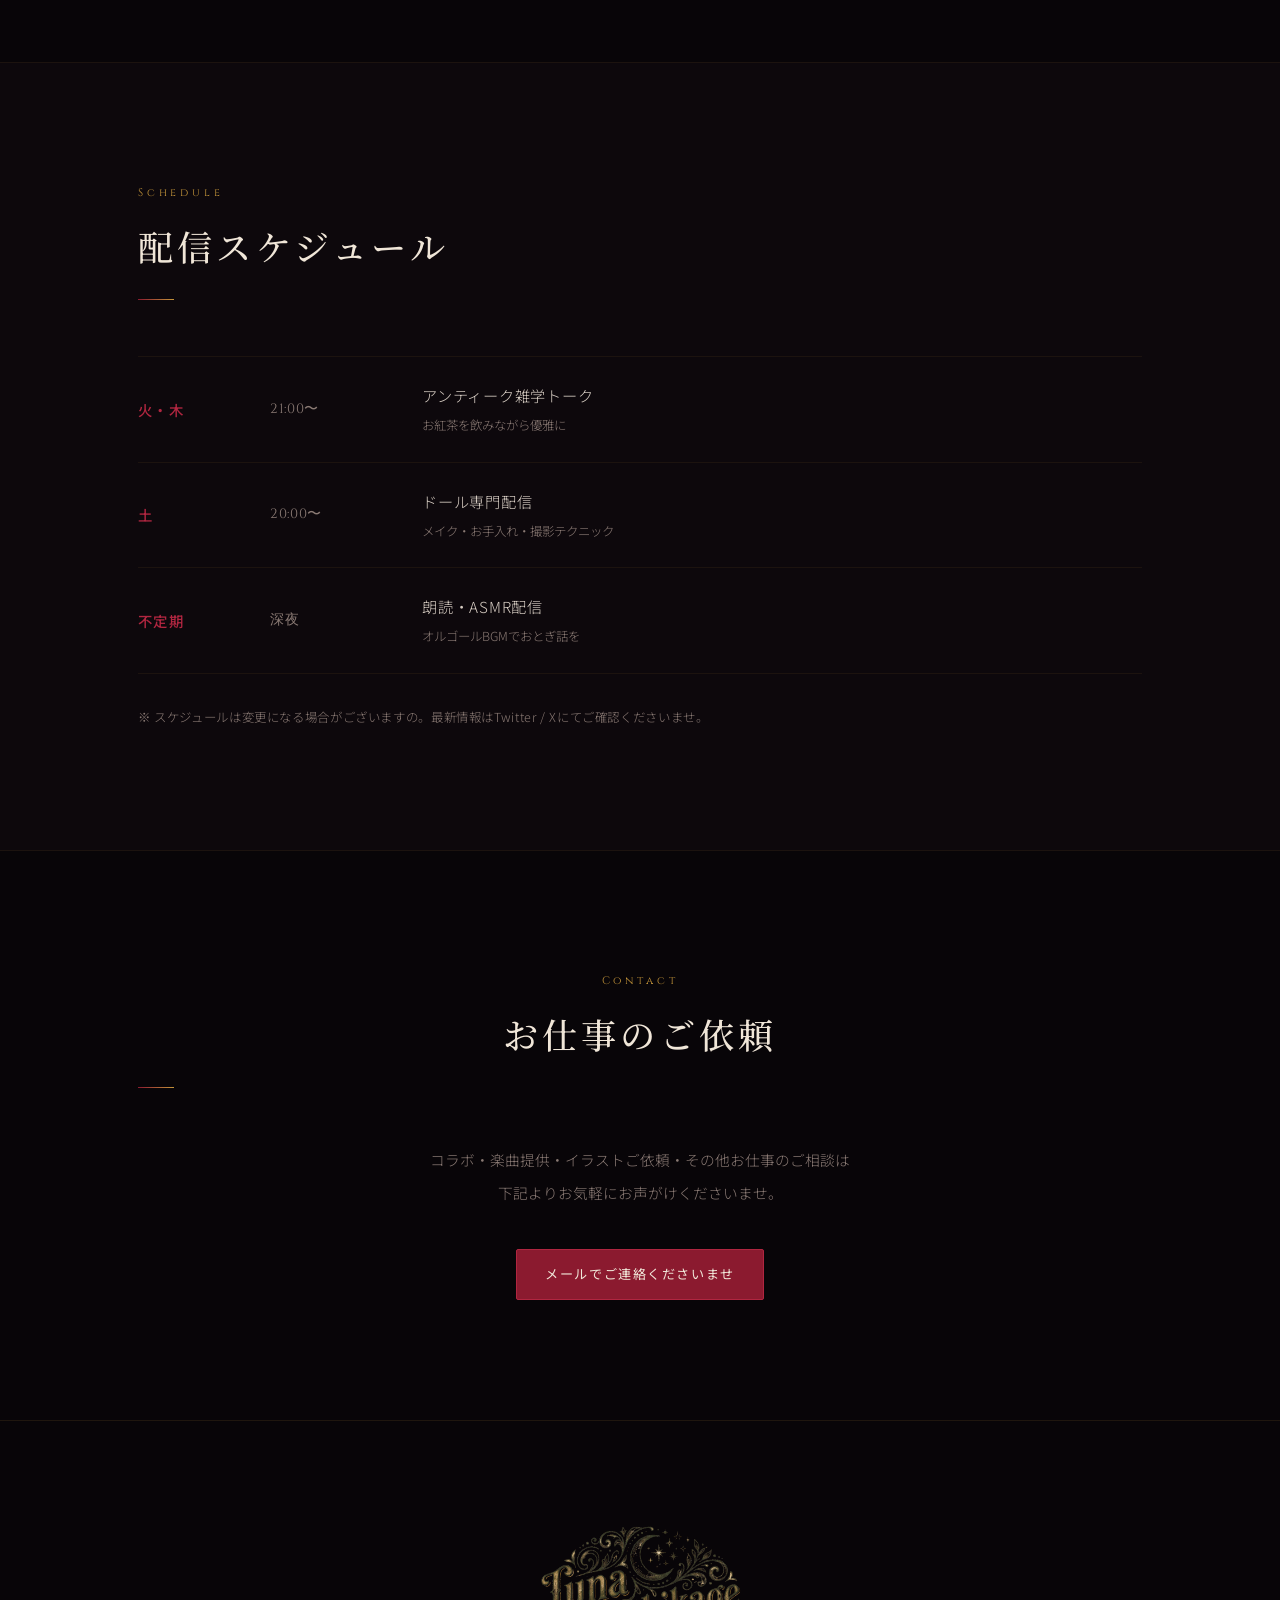
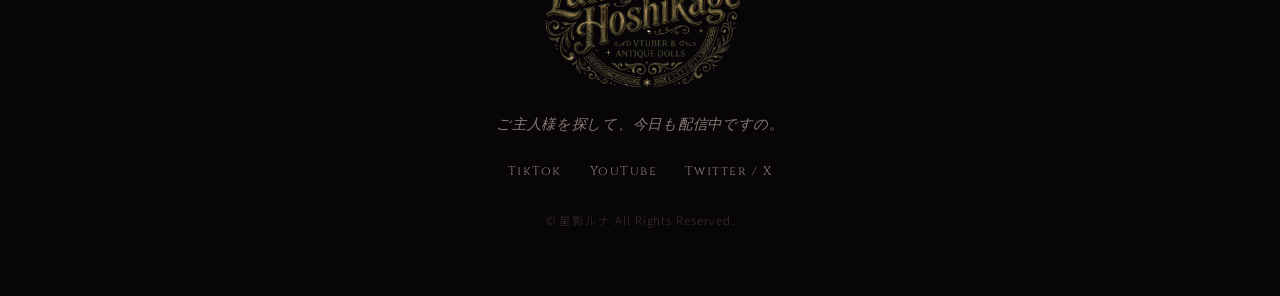
==== commit ca1e86dd: "fix: Update about section text for clarity and add fan information" ====
--- a/vtuber-luna/index.html
+++ b/vtuber-luna/index.html
@@ -86,12 +86,11 @@
           </div>
         </div>
         <div class="about-text fade-in">
-          <p class="about-catch">元はただの、お人形でしたの。</p>
+          <p class="about-catch">ルナはただの、お人形でしたの。</p>
           <p class="about-desc">
             ある日「心」が芽生えて目を覚ましたら——<br>
             大切な<ruby>ご主人様<rt>マスター</rt></ruby>の姿が、どこにもなかったのです。<br><br>
-            見知らぬ人間さんの世界に一人取り残された私のそばには、<br>
-            ツギハギだらけのテディベア、ムッシュだけがいましたの。<br><br>
+            見知らぬ人間さんの世界に一人取り残された私のそばには、親友のテディベア、ムッシュだけがいましたの。<br><br>
             「配信というものを使えば、世界中の人間さんに見てもらえる。<br>
             そうすれば……きっと<ruby>ご主人様<rt>マスター</rt></ruby>に気づいてもらえるはず」<br><br>
             そんな願いを胸に、今日もカメラの前に立ちますの。
@@ -106,12 +105,24 @@
               <span class="profile-value">人間さん</span>
             </div>
             <div class="profile-row">
+              <span class="profile-label">ファンネーム</span>
+              <span class="profile-value"><ruby>人形師<rt>ドーラー</rt></ruby></span>
+            </div>
+            <div class="profile-row">
+              <span class="profile-label">ファンマーク</span>
+              <span class="profile-value">🌙🧸</span>
+            </div>
+            <div class="profile-row">
+              <span class="profile-label">ハッシュタグ</span>
+              <span class="profile-value">＃ルナアール（FA）<br>＃ルナペロ（生配信）</span>
+            </div>
+            <div class="profile-row">
               <span class="profile-label">好きなもの</span>
-              <span class="profile-value">紅茶（ダージリン・アールグレイ）、お洋服、ムッシュ</span>
+              <span class="profile-value">紅茶（ダージリン）、お洋服、ムッシュ</span>
             </div>
             <div class="profile-row">
               <span class="profile-label">苦手なもの</span>
-              <span class="profile-value">水濡れ、湿気、一人ぼっち</span>
+              <span class="profile-value">雨、雷、一人ぼっち</span>
             </div>
           </div>
         </div>
@@ -143,7 +154,7 @@
           <div class="activity-icon">🎎</div>
           <h3>ドール専門配信</h3>
           <p>
-            スーパードルフィーのメイク・衣装・ポージング・ウィッグのお手入れ……。<br>
+            人形のメイク・衣装・ポージング・ウィッグのお手入れ……<br>
             ドールオーナーの人間さんに役立つ、<br>
             深くてニッチな知識をたっぷりとお伝えしますの。
           </p>
--- a/vtuber-luna/css/style.css
+++ b/vtuber-luna/css/style.css
@@ -331,6 +331,8 @@
 .hero {
   position: relative;
   height: 100vh;
+  height: 100svh;
+  height: calc(var(--vh, 1vh) * 100);
   min-height: 640px;
   overflow: hidden;
 }
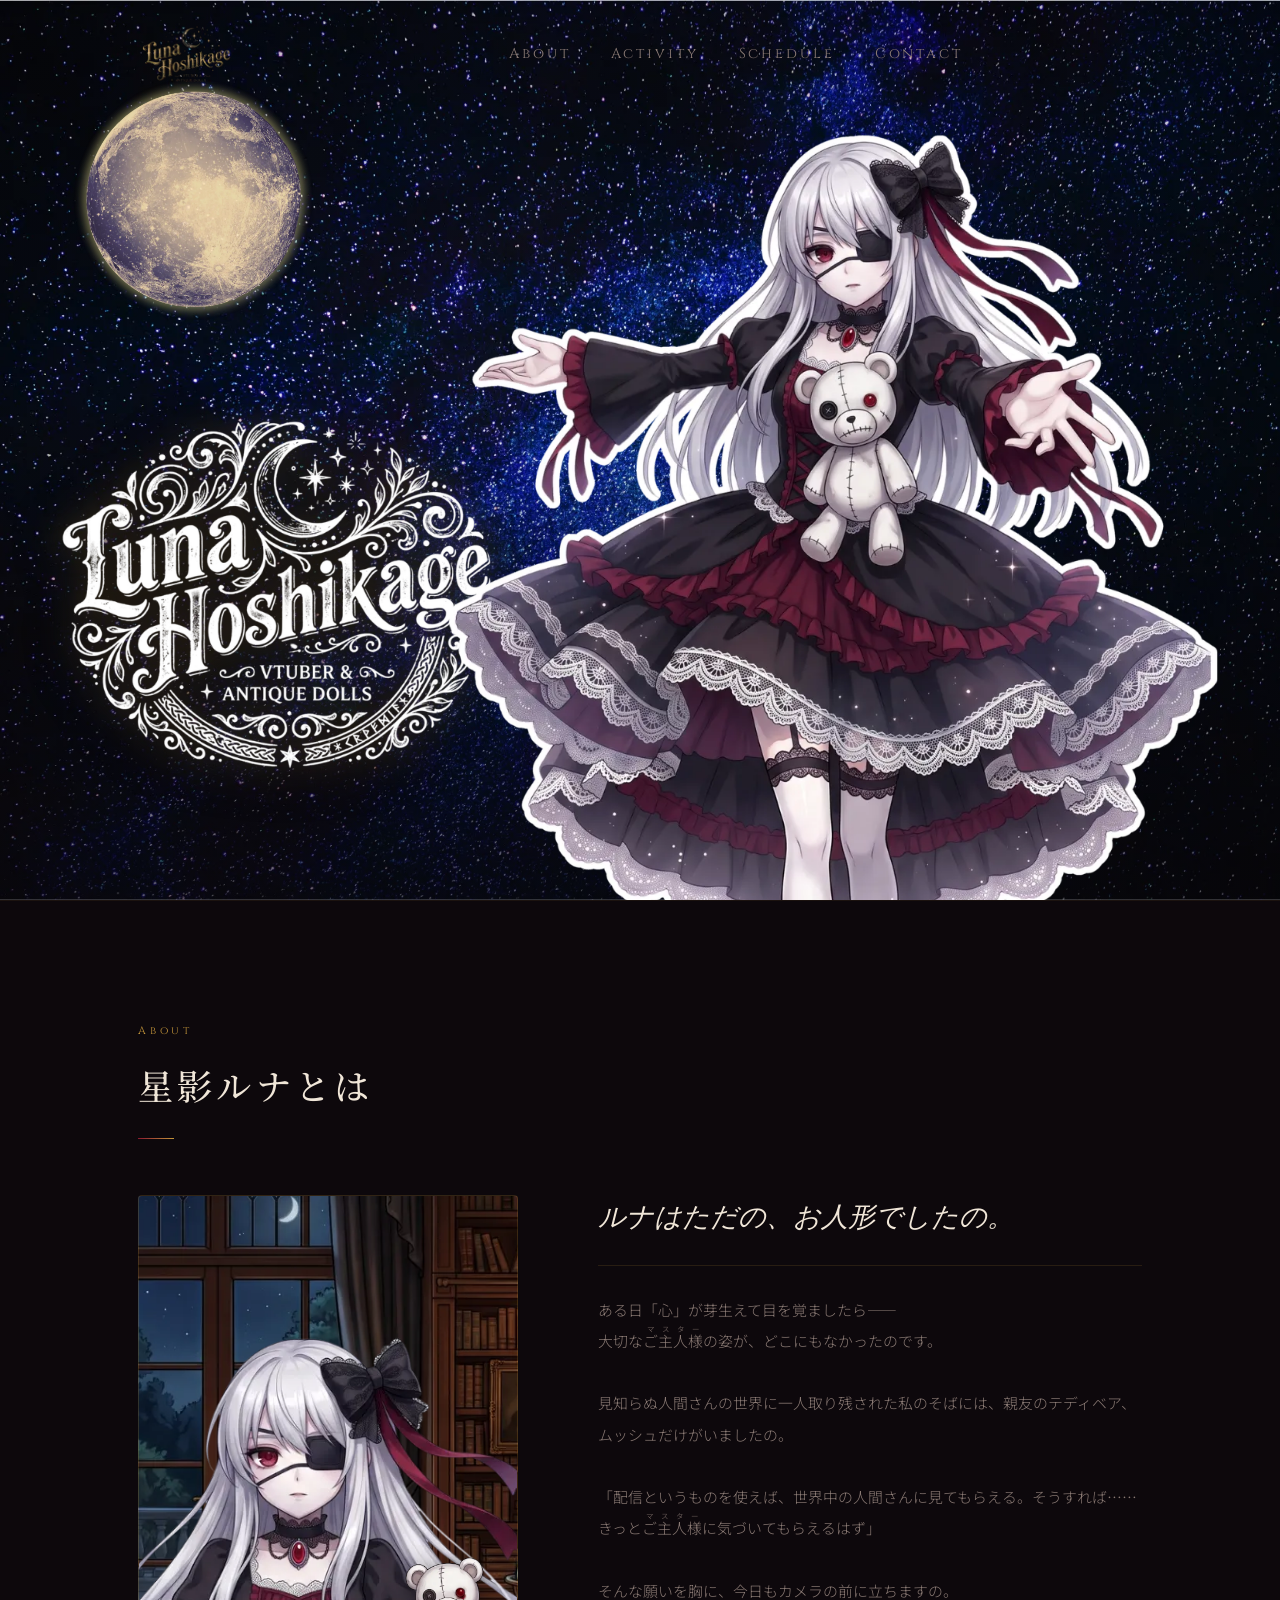
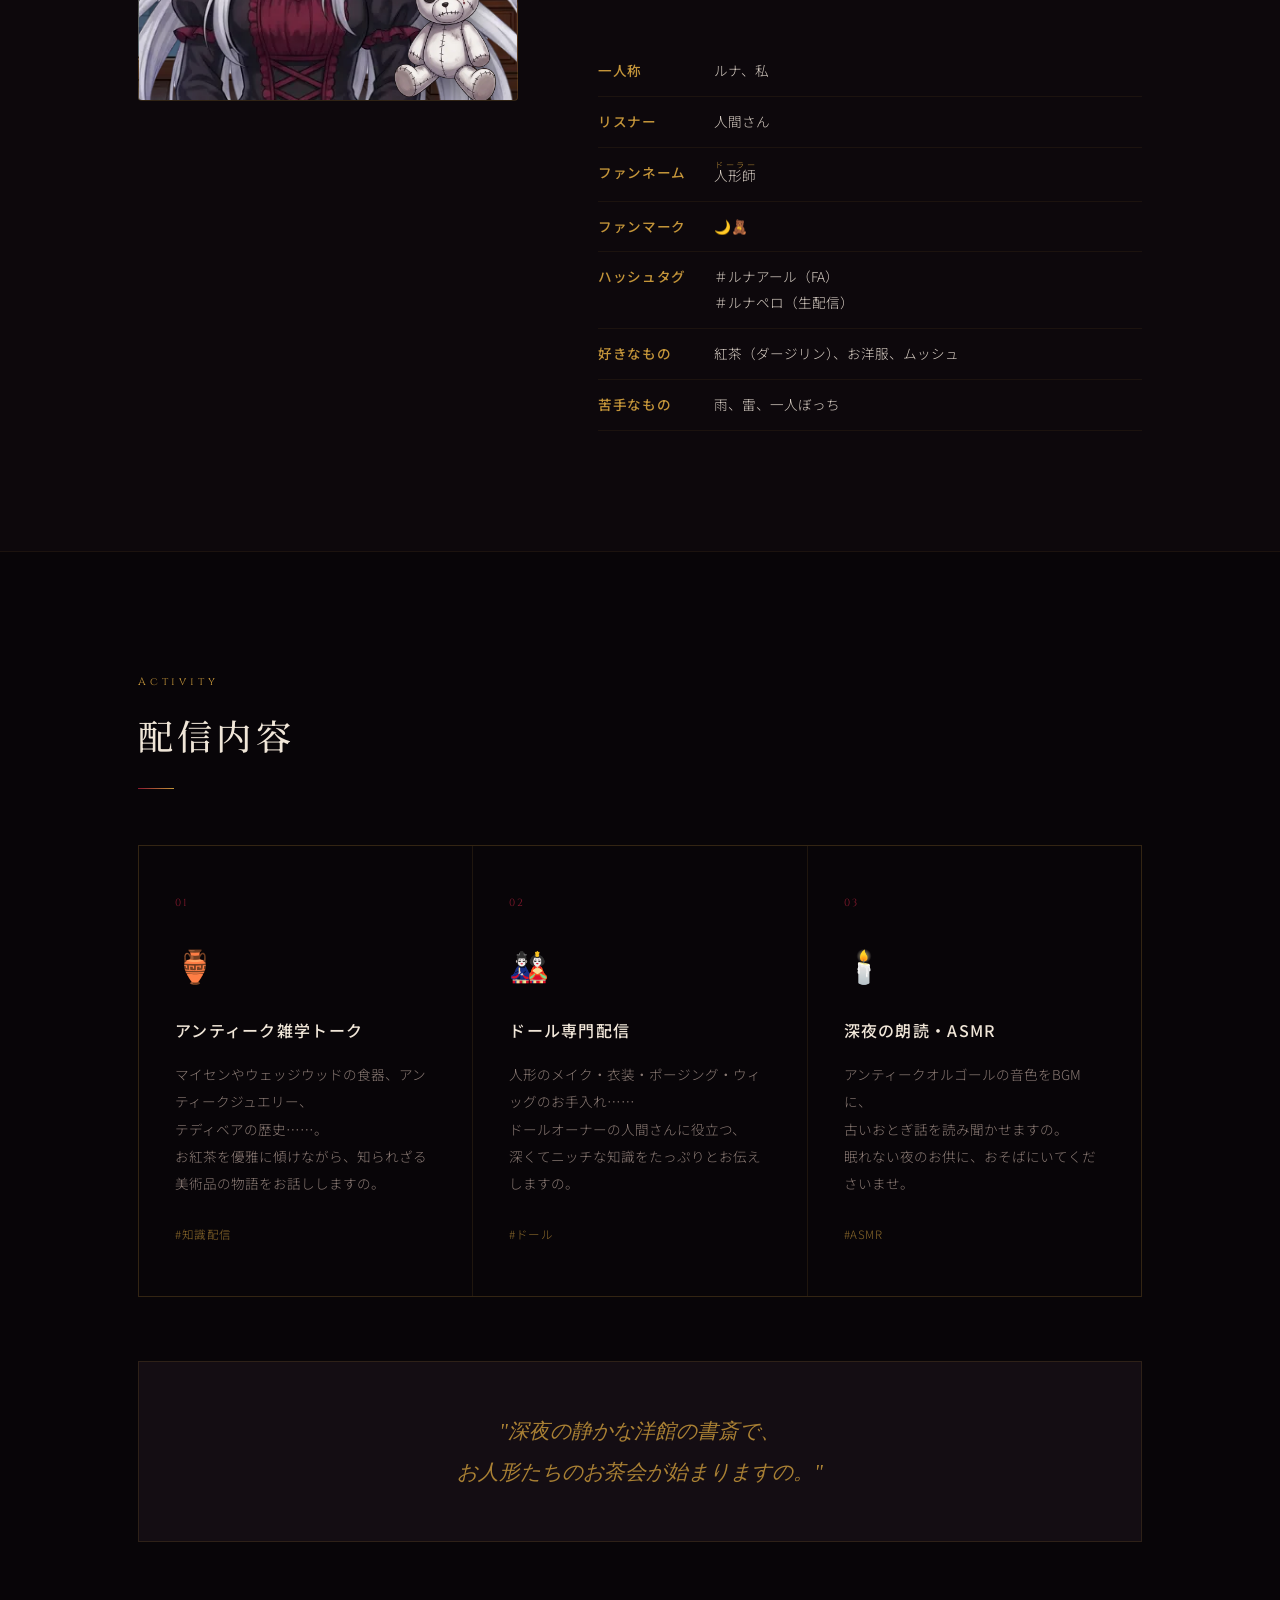
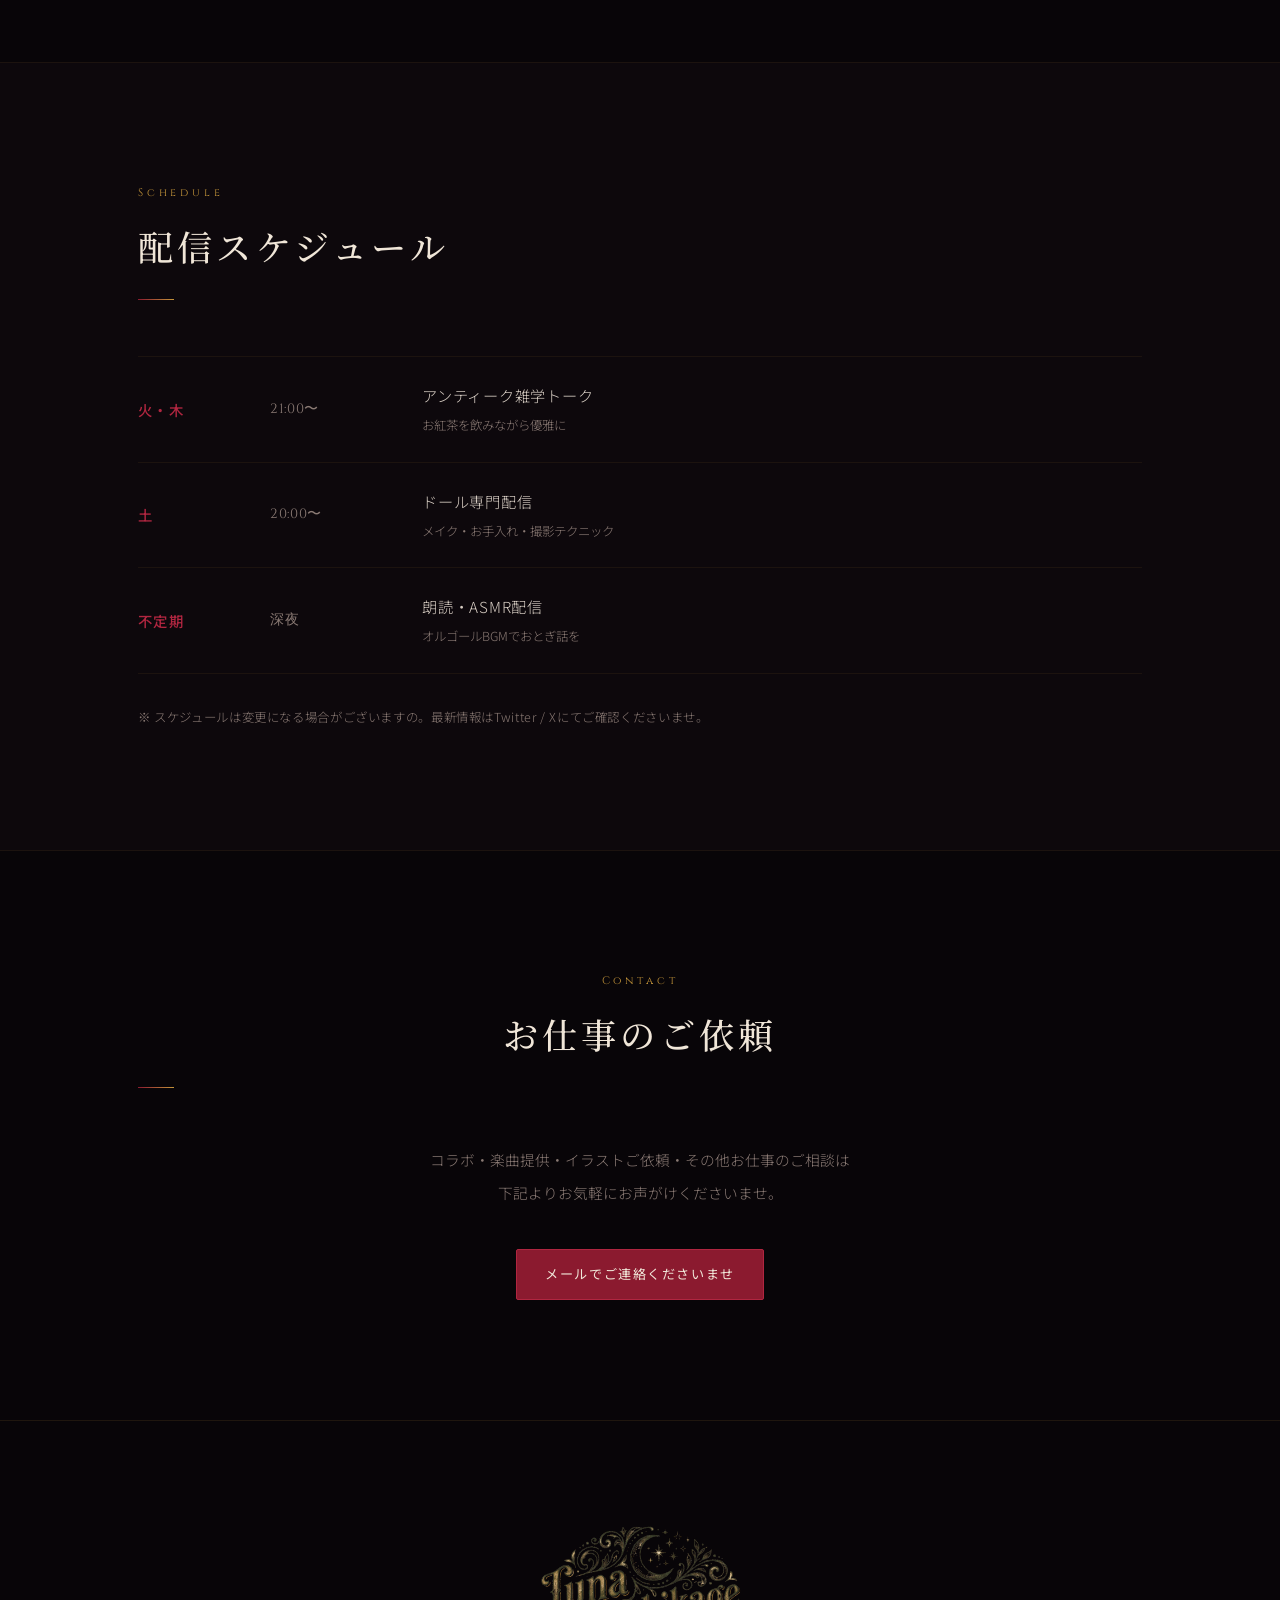
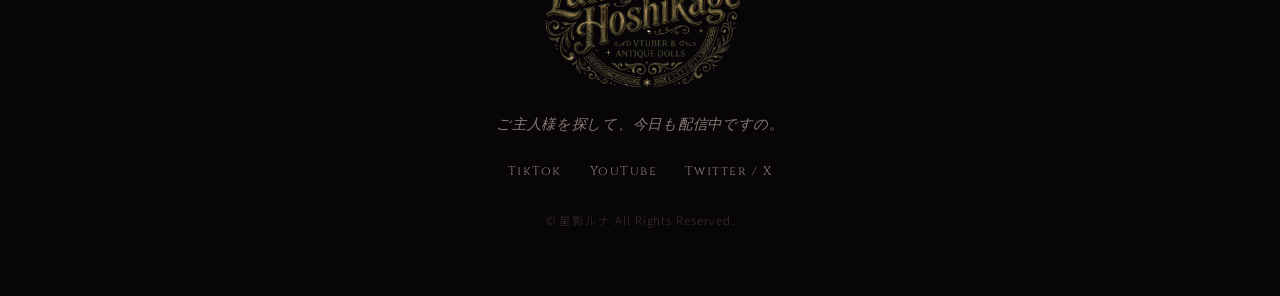
==== commit c42e7073: "fix: Remove unnecessary line breaks for improved readability in the about section" ====
--- a/vtuber-luna/index.html
+++ b/vtuber-luna/index.html
@@ -91,8 +91,7 @@
             ある日「心」が芽生えて目を覚ましたら——<br>
             大切な<ruby>ご主人様<rt>マスター</rt></ruby>の姿が、どこにもなかったのです。<br><br>
             見知らぬ人間さんの世界に一人取り残された私のそばには、親友のテディベア、ムッシュだけがいましたの。<br><br>
-            「配信というものを使えば、世界中の人間さんに見てもらえる。<br>
-            そうすれば……きっと<ruby>ご主人様<rt>マスター</rt></ruby>に気づいてもらえるはず」<br><br>
+            「配信というものを使えば、世界中の人間さんに見てもらえる。そうすれば……きっと<ruby>ご主人様<rt>マスター</rt></ruby>に気づいてもらえるはず」<br><br>
             そんな願いを胸に、今日もカメラの前に立ちますの。
           </p>
           <div class="about-profile">
